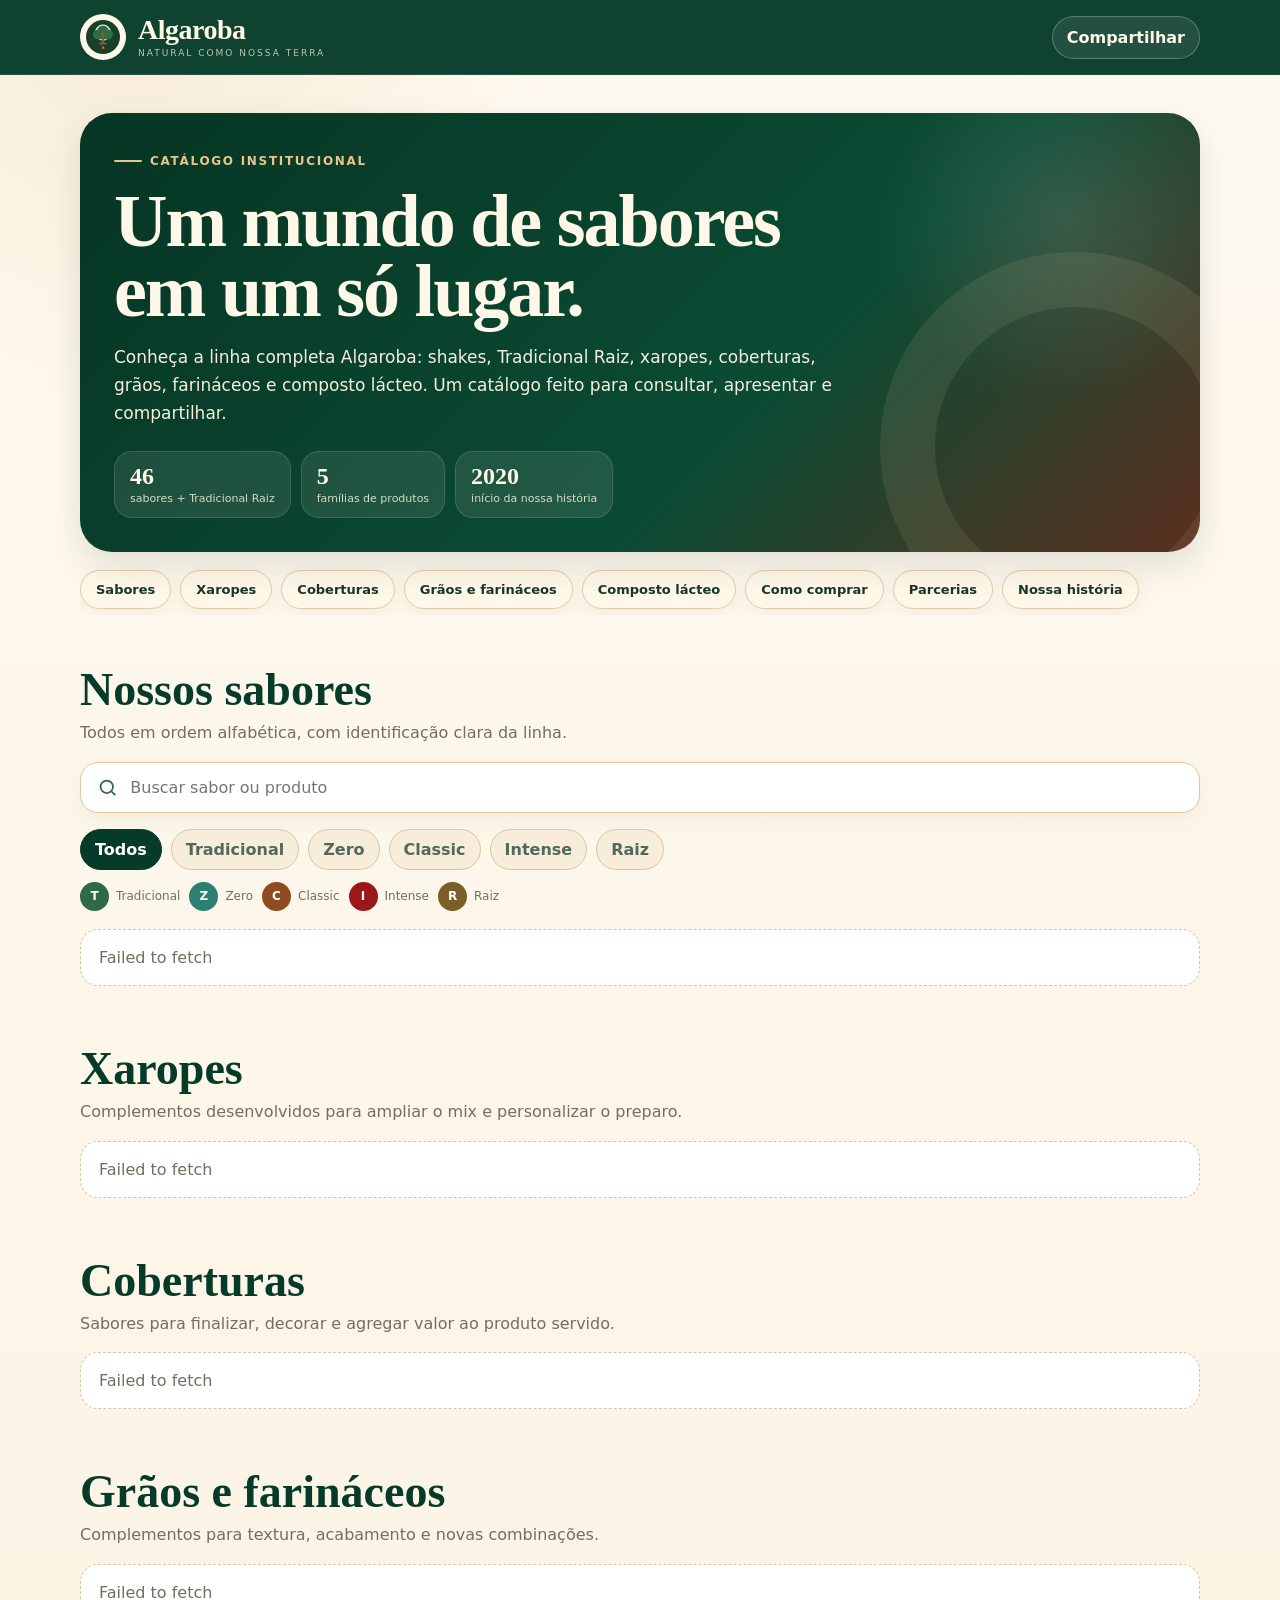
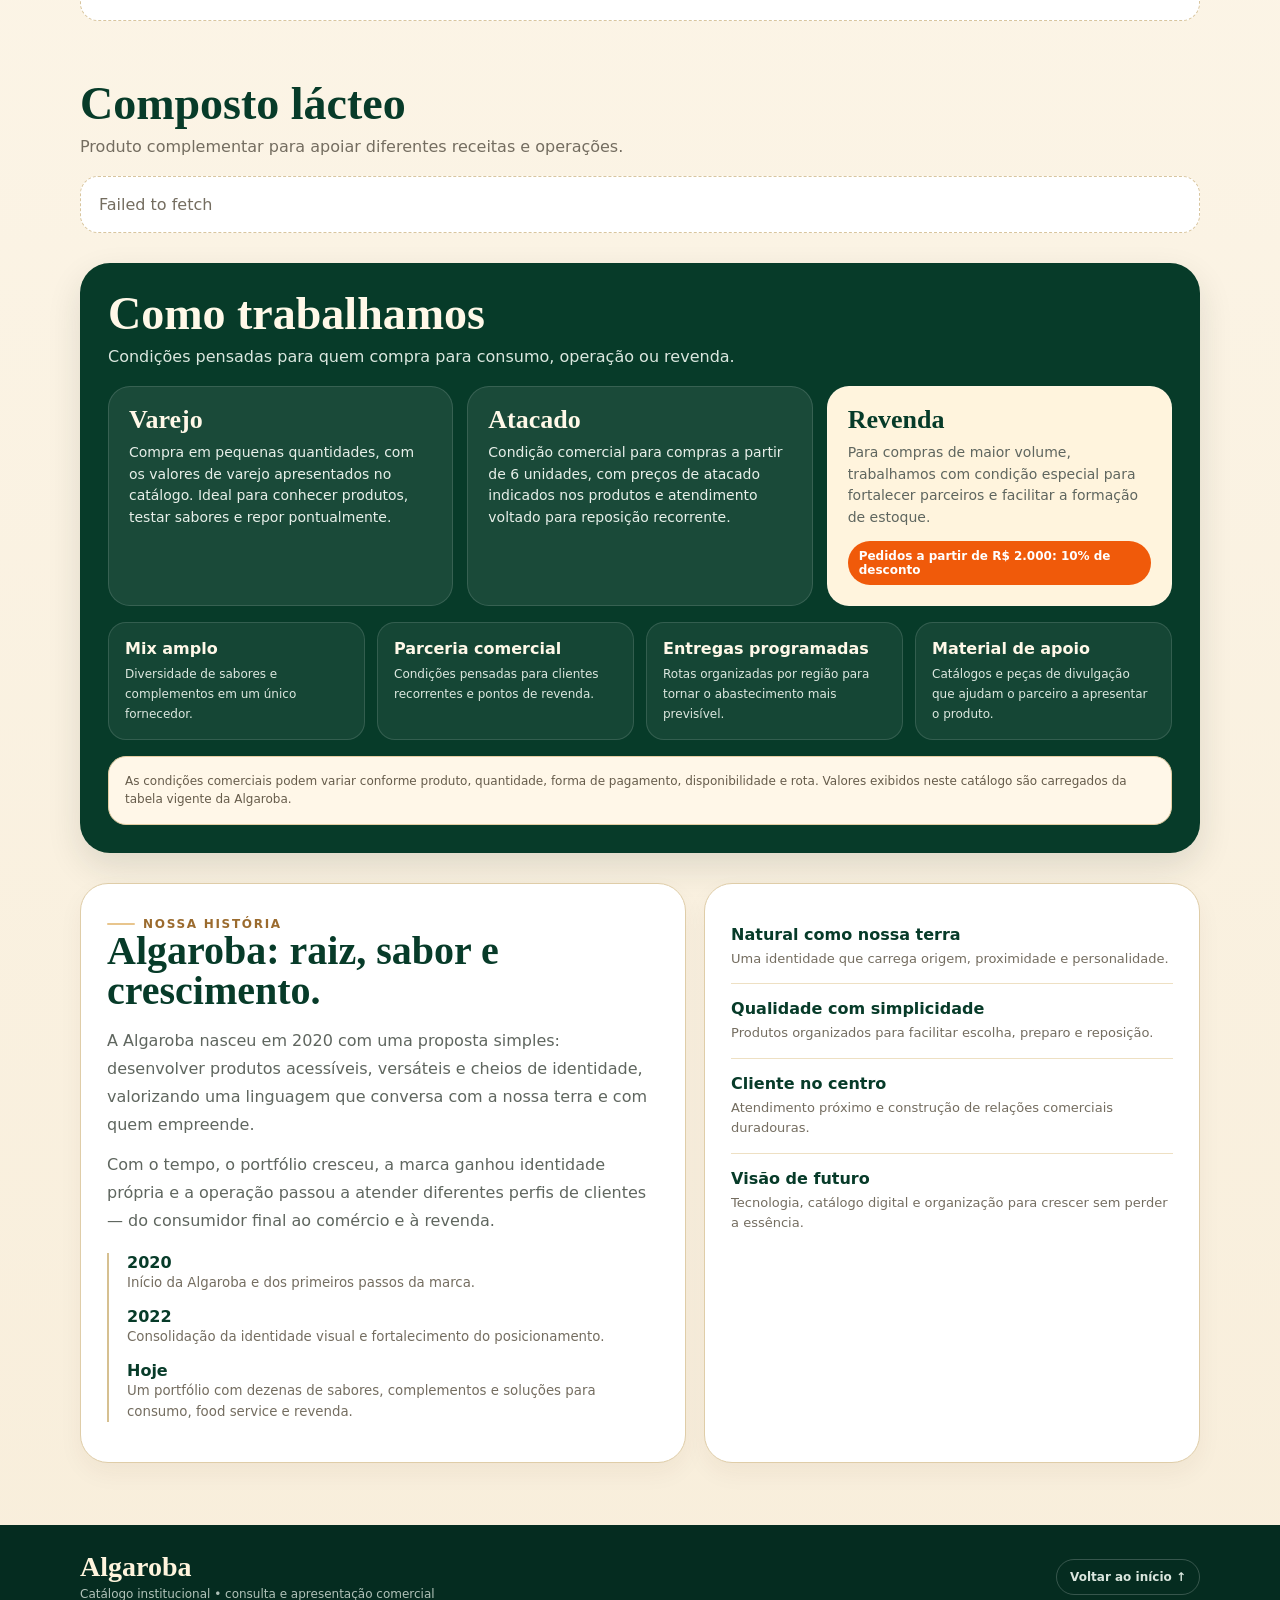
==== catalogo/index.html @ 1f7c8265 "Cria catálogo institucional público da Algaroba" ====
<!doctype html>
<html lang="pt-BR">
<head>
  <meta charset="utf-8">
  <meta name="viewport" content="width=device-width,initial-scale=1,viewport-fit=cover">
  <meta name="theme-color" content="#073B29">
  <meta name="description" content="Catálogo institucional Algaroba — sabores, linhas, xaropes, coberturas, grãos, farináceos e condições comerciais.">
  <link rel="icon" href="../algaroba-icon.svg" type="image/svg+xml">
  <title>Catálogo Algaroba</title>
  <style>
    :root{
      --green:#073B29;--green2:#0B432F;--green3:#2F6A47;
      --cream:#FFF8E8;--cream2:#FBF1DC;--beige:#EBD8B5;
      --brown:#5A2F1E;--orange:#F05A0A;--ink:#17372A;--muted:#746D60;
      --white:#fff;--shadow:0 14px 34px rgba(27,42,33,.12);
      --radius:24px;--radius-sm:16px;
    }
    *{box-sizing:border-box}
    html{scroll-behavior:smooth}
    body{margin:0;background:
      radial-gradient(circle at 10% 0%,rgba(235,216,181,.45),transparent 26rem),
      linear-gradient(180deg,#fffaf0 0%,#f8eedb 100%);
      color:var(--ink);font-family:Inter,ui-sans-serif,system-ui,-apple-system,"Segoe UI",sans-serif}
    a{color:inherit;text-decoration:none}
    button,input{font:inherit}
    img{max-width:100%;display:block}
    .wrap{width:min(1120px,calc(100% - 28px));margin:auto}
    .topbar{position:sticky;top:0;z-index:50;background:rgba(7,59,41,.96);backdrop-filter:blur(14px);
      color:var(--cream);border-bottom:1px solid rgba(255,255,255,.09)}
    .topbar .wrap{height:74px;display:flex;align-items:center;justify-content:space-between;gap:14px}
    .brand{display:flex;align-items:center;gap:12px;min-width:0}
    .brand img{width:46px;height:46px;border-radius:50%;background:var(--cream);padding:6px}
    .brand strong{font:700 28px/1 Georgia,serif;display:block;letter-spacing:-.5px}
    .brand small{font-size:9px;letter-spacing:2px;opacity:.72;display:block;margin-top:4px;white-space:nowrap}
    .share{border:1px solid rgba(255,255,255,.25);color:var(--cream);background:rgba(255,255,255,.08);
      border-radius:999px;padding:11px 14px;font-weight:800;cursor:pointer}
    .hero{padding:38px 0 22px}
    .hero-card{position:relative;overflow:hidden;background:
      radial-gradient(circle at 88% 24%,rgba(255,255,255,.12),transparent 12rem),
      linear-gradient(135deg,#063524,#0b4b34 62%,#5a2f1e);
      color:var(--cream);border-radius:32px;box-shadow:var(--shadow);padding:34px;min-height:320px}
    .hero-card:after{content:"";position:absolute;right:-70px;bottom:-90px;width:280px;height:280px;
      border-radius:50%;border:55px solid rgba(235,216,181,.09)}
    .eyebrow{display:inline-flex;align-items:center;gap:8px;font-size:12px;font-weight:900;letter-spacing:1.7px;color:#e8c58d}
    .eyebrow:before{content:"";width:28px;height:2px;background:#e8c58d;border-radius:2px}
    .hero h1{font:700 clamp(42px,8vw,74px)/.95 Georgia,serif;letter-spacing:-2px;margin:18px 0 16px;max-width:760px}
    .hero p{max-width:720px;font-size:17px;line-height:1.65;margin:0;color:#f7eedf}
    .hero-stats{display:flex;gap:10px;flex-wrap:wrap;margin-top:24px}
    .stat{background:rgba(255,255,255,.09);border:1px solid rgba(255,255,255,.13);border-radius:18px;padding:12px 15px}
    .stat b{display:block;font:700 24px/1 Georgia,serif}
    .stat span{display:block;font-size:11px;margin-top:4px;opacity:.82}
    .quicknav{display:flex;gap:9px;overflow-x:auto;padding:18px 0 6px;scrollbar-width:none}
    .quicknav::-webkit-scrollbar{display:none}
    .quicknav a{flex:0 0 auto;background:var(--cream);border:1px solid #dfcda8;border-radius:999px;padding:11px 15px;
      font-size:13px;font-weight:800;box-shadow:0 5px 16px rgba(70,48,23,.06)}
    .quicknav a:hover{background:#fff}
    .section{padding:30px 0}
    .section-head{display:flex;justify-content:space-between;align-items:end;gap:16px;margin-bottom:16px}
    .section-head h2{font:700 clamp(30px,5vw,46px)/1 Georgia,serif;margin:0;color:var(--green)}
    .section-head p{margin:8px 0 0;color:var(--muted);line-height:1.55}
    .searchbox{display:flex;align-items:center;gap:10px;background:#fff;border:1px solid #ddc89e;border-radius:18px;padding:14px 16px;
      box-shadow:0 8px 22px rgba(74,55,28,.06);margin-bottom:14px}
    .searchbox svg{width:22px;fill:none;stroke:var(--green3);stroke-width:2}
    .searchbox input{width:100%;border:0;outline:none;background:transparent;color:var(--ink);font-size:16px}
    .filters{display:flex;gap:9px;overflow:auto;padding:2px 0 12px;scrollbar-width:none}
    .filters::-webkit-scrollbar{display:none}
    .filters button{flex:0 0 auto;border:1px solid #d9c69f;background:#f7edda;color:#53685c;border-radius:999px;padding:10px 14px;font-weight:800;cursor:pointer}
    .filters button.active{background:var(--green);border-color:var(--green);color:#fff}
    .legend{display:flex;gap:9px;flex-wrap:wrap;margin:0 0 18px}
    .legend span{display:flex;align-items:center;gap:7px;font-size:12px;color:var(--muted)}
    .badge{display:inline-grid;place-items:center;width:29px;height:29px;border-radius:50%;color:#fff;font-weight:900;font-size:12px;flex:none}
    .tradicional{background:#2f6a47}.zero{background:#2d7f72}.classic{background:#8f4b22}.intense{background:#9c1717}.raiz{background:#7b5f28}
    .product-grid{display:grid;grid-template-columns:repeat(2,minmax(0,1fr));gap:12px}
    .card{display:grid;grid-template-columns:78px 1fr auto;gap:13px;align-items:center;background:rgba(255,255,255,.84);
      border:1px solid #ddc89e;border-radius:20px;padding:12px;box-shadow:0 8px 20px rgba(74,55,28,.05)}
    .thumb{height:78px;border-radius:16px;position:relative;overflow:hidden;background:linear-gradient(150deg,#f4e5c5,#d5a66d)}
    .thumb:before{content:"";position:absolute;left:50%;bottom:10px;translate:-50% 0;width:34px;height:45px;border-radius:8px 8px 13px 13px;
      background:linear-gradient(180deg,#fff8e8,#d59c70 70%,#6d3a24);box-shadow:inset 0 0 0 1px rgba(90,47,30,.15)}
    .thumb:after{content:"";position:absolute;width:34px;height:8px;border-radius:50%;left:50%;bottom:51px;translate:-50% 0;background:#f3e4cb;
      box-shadow:0 -8px 0 -2px rgba(255,255,255,.8)}
    .thumb.intense-bg{background:linear-gradient(150deg,#f7d4d0,#8b281f)}
    .thumb.classic-bg{background:linear-gradient(150deg,#ffe3a1,#d7762d)}
    .thumb.tradicional-bg{background:linear-gradient(150deg,#d9ebc8,#528563)}
    .thumb.zero-bg{background:linear-gradient(150deg,#d3eee9,#4b9489)}
    .thumb.raiz-bg{background:linear-gradient(150deg,#ead7a7,#8c6c2e)}
    .card strong{display:block;font:700 20px/1.15 Georgia,serif;color:var(--green);margin-bottom:5px}
    .card small{display:block;color:var(--muted);font-size:12px;margin-bottom:6px}
    .price{font-size:12px;font-weight:850;color:var(--green3);line-height:1.45}
    .empty,.loading{grid-column:1/-1;background:#fff;border:1px dashed #d8c59e;border-radius:18px;padding:18px;color:var(--muted)}
    .subgrid{display:grid;grid-template-columns:repeat(3,minmax(0,1fr));gap:14px}
    .simple-card{background:#fff;border:1px solid #dfcda8;border-radius:22px;padding:18px;box-shadow:0 9px 24px rgba(70,48,23,.05)}
    .simple-card .icon{width:48px;height:48px;border-radius:15px;background:#e9f0e8;display:grid;place-items:center;color:var(--green);font-size:22px;margin-bottom:12px}
    .simple-card h3{font:700 24px/1.1 Georgia,serif;color:var(--green);margin:0 0 8px}
    .simple-card p{margin:0;color:var(--muted);line-height:1.55;font-size:14px}
    .simple-card .product-price{margin-top:10px;font-size:13px;font-weight:900;color:var(--green3)}
    .commercial{background:var(--green);color:var(--cream);border-radius:30px;padding:28px;box-shadow:var(--shadow)}
    .commercial h2{color:var(--cream)}
    .commercial .section-head p{color:#dbe7df}
    .model-grid{display:grid;grid-template-columns:repeat(3,minmax(0,1fr));gap:14px}
    .model{background:rgba(255,255,255,.08);border:1px solid rgba(255,255,255,.13);border-radius:22px;padding:20px}
    .model b{font:700 26px/1 Georgia,serif;display:block;margin-bottom:9px}
    .model p{margin:0;color:#e7efe9;line-height:1.55;font-size:14px}
    .model.featured{background:#fff4dd;color:var(--green)}
    .model.featured p{color:#5f665f}
    .discount{display:inline-block;margin-top:12px;background:var(--orange);color:#fff;font-weight:900;border-radius:999px;padding:8px 11px;font-size:12px}
    .benefits{display:grid;grid-template-columns:repeat(4,minmax(0,1fr));gap:12px;margin-top:16px}
    .benefit{border:1px solid rgba(255,255,255,.13);border-radius:18px;padding:16px;background:rgba(255,255,255,.06)}
    .benefit strong{display:block;margin-bottom:5px}
    .benefit span{font-size:12px;color:#dce7df;line-height:1.5}
    .story{display:grid;grid-template-columns:1.1fr .9fr;gap:18px;align-items:stretch}
    .story-copy,.story-values{background:#fff;border:1px solid #dfcda8;border-radius:28px;padding:26px;box-shadow:0 10px 25px rgba(70,48,23,.05)}
    .story-copy h2{font:700 40px/1 Georgia,serif;color:var(--green);margin:0 0 16px}
    .story-copy p{color:#5f665f;line-height:1.75;margin:0 0 12px}
    .timeline{border-left:2px solid #d6c091;padding-left:18px;margin-top:18px}
    .timeline div{margin:0 0 14px}
    .timeline b{color:var(--green);display:block}
    .timeline small{color:var(--muted);line-height:1.5}
    .value{padding:15px 0;border-bottom:1px solid #eee0c3}
    .value:last-child{border-bottom:0}
    .value b{display:block;color:var(--green);margin-bottom:4px}
    .value span{color:var(--muted);font-size:13px;line-height:1.5}
    .notice{background:#fff7e8;border:1px solid #e4cda3;border-radius:18px;padding:15px 16px;margin-top:16px;color:#665c4b;font-size:12px;line-height:1.55}
    footer{margin-top:32px;background:#052c20;color:#dbe7df;padding:28px 0 calc(28px + env(safe-area-inset-bottom))}
    footer .wrap{display:flex;justify-content:space-between;gap:20px;align-items:center}
    footer strong{font:700 28px/1 Georgia,serif;color:#fff4dd}
    footer p{font-size:12px;margin:6px 0 0;opacity:.8}
    footer a{font-size:12px;font-weight:800;border:1px solid rgba(255,255,255,.2);border-radius:999px;padding:10px 13px}
    @media(max-width:820px){
      .product-grid,.subgrid,.model-grid,.benefits,.story{grid-template-columns:1fr}
      .hero-card{padding:26px;min-height:auto}
      .card{grid-template-columns:66px 1fr auto}.thumb{height:66px}
      .topbar .wrap{height:68px}.brand strong{font-size:24px}.brand small{letter-spacing:1.4px}
      .share{font-size:12px;padding:9px 11px}
      .section{padding:23px 0}.commercial{padding:22px}
      footer .wrap{align-items:flex-start;flex-direction:column}
    }
    @media(max-width:460px){
      .wrap{width:min(100% - 20px,1120px)}
      .hero{padding-top:18px}.hero-card{border-radius:24px}
      .hero h1{font-size:44px}.hero p{font-size:15px}
      .card strong{font-size:18px}
      .card{padding:10px;gap:10px}
      .badge{width:27px;height:27px}
    }
  </style>
</head>
<body>
  <header class="topbar">
    <div class="wrap">
      <a class="brand" href="#inicio" aria-label="Catálogo Algaroba">
        <img src="../algaroba-icon.svg" alt="">
        <span><strong>Algaroba</strong><small>NATURAL COMO NOSSA TERRA</small></span>
      </a>
      <button class="share" id="shareBtn" type="button">Compartilhar</button>
    </div>
  </header>

  <main id="inicio">
    <div class="wrap">
      <section class="hero">
        <div class="hero-card">
          <span class="eyebrow">CATÁLOGO INSTITUCIONAL</span>
          <h1>Um mundo de sabores em um só lugar.</h1>
          <p>Conheça a linha completa Algaroba: shakes, Tradicional Raiz, xaropes, coberturas, grãos, farináceos e composto lácteo. Um catálogo feito para consultar, apresentar e compartilhar.</p>
          <div class="hero-stats">
            <div class="stat"><b>46</b><span>sabores + Tradicional Raiz</span></div>
            <div class="stat"><b>5</b><span>famílias de produtos</span></div>
            <div class="stat"><b>2020</b><span>início da nossa história</span></div>
          </div>
        </div>
        <nav class="quicknav" aria-label="Atalhos">
          <a href="#sabores">Sabores</a><a href="#xaropes">Xaropes</a><a href="#coberturas">Coberturas</a>
          <a href="#graos">Grãos e farináceos</a><a href="#lacteo">Composto lácteo</a>
          <a href="#como-comprar">Como comprar</a><a href="#parcerias">Parcerias</a><a href="#historia">Nossa história</a>
        </nav>
      </section>

      <section class="section" id="sabores">
        <div class="section-head">
          <div><h2>Nossos sabores</h2><p>Todos em ordem alfabética, com identificação clara da linha.</p></div>
        </div>
        <label class="searchbox">
          <svg viewBox="0 0 24 24" aria-hidden="true"><circle cx="11" cy="11" r="7"/><path d="m16.5 16.5 4 4"/></svg>
          <input id="search" type="search" placeholder="Buscar sabor ou produto" autocomplete="off">
        </label>
        <div class="filters" id="filters">
          <button class="active" data-line="all">Todos</button>
          <button data-line="Tradicional">Tradicional</button>
          <button data-line="Zero">Zero</button>
          <button data-line="Classic">Classic</button>
          <button data-line="Intense">Intense</button>
          <button data-line="Raiz">Raiz</button>
        </div>
        <div class="legend">
          <span><b class="badge tradicional">T</b>Tradicional</span>
          <span><b class="badge zero">Z</b>Zero</span>
          <span><b class="badge classic">C</b>Classic</span>
          <span><b class="badge intense">I</b>Intense</span>
          <span><b class="badge raiz">R</b>Raiz</span>
        </div>
        <div class="product-grid" id="shakes"><div class="loading">Carregando sabores...</div></div>
      </section>

      <section class="section" id="xaropes">
        <div class="section-head"><div><h2>Xaropes</h2><p>Complementos desenvolvidos para ampliar o mix e personalizar o preparo.</p></div></div>
        <div class="subgrid" id="syrups"><div class="loading">Carregando produtos...</div></div>
      </section>

      <section class="section" id="coberturas">
        <div class="section-head"><div><h2>Coberturas</h2><p>Sabores para finalizar, decorar e agregar valor ao produto servido.</p></div></div>
        <div class="subgrid" id="covers"><div class="loading">Carregando produtos...</div></div>
      </section>

      <section class="section" id="graos">
        <div class="section-head"><div><h2>Grãos e farináceos</h2><p>Complementos para textura, acabamento e novas combinações.</p></div></div>
        <div class="subgrid" id="grains"><div class="loading">Carregando produtos...</div></div>
      </section>

      <section class="section" id="lacteo">
        <div class="section-head"><div><h2>Composto lácteo</h2><p>Produto complementar para apoiar diferentes receitas e operações.</p></div></div>
        <div class="subgrid" id="lacteos"><div class="loading">Carregando produto...</div></div>
      </section>

      <section class="section commercial" id="como-comprar">
        <div class="section-head"><div><h2>Como trabalhamos</h2><p>Condições pensadas para quem compra para consumo, operação ou revenda.</p></div></div>
        <div class="model-grid">
          <article class="model"><b>Varejo</b><p>Compra em pequenas quantidades, com os valores de varejo apresentados no catálogo. Ideal para conhecer produtos, testar sabores e repor pontualmente.</p></article>
          <article class="model"><b>Atacado</b><p>Condição comercial para compras a partir de 6 unidades, com preços de atacado indicados nos produtos e atendimento voltado para reposição recorrente.</p></article>
          <article class="model featured"><b>Revenda</b><p>Para compras de maior volume, trabalhamos com condição especial para fortalecer parceiros e facilitar a formação de estoque.</p><span class="discount">Pedidos a partir de R$ 2.000: 10% de desconto</span></article>
        </div>
        <div class="benefits" id="parcerias">
          <div class="benefit"><strong>Mix amplo</strong><span>Diversidade de sabores e complementos em um único fornecedor.</span></div>
          <div class="benefit"><strong>Parceria comercial</strong><span>Condições pensadas para clientes recorrentes e pontos de revenda.</span></div>
          <div class="benefit"><strong>Entregas programadas</strong><span>Rotas organizadas por região para tornar o abastecimento mais previsível.</span></div>
          <div class="benefit"><strong>Material de apoio</strong><span>Catálogos e peças de divulgação que ajudam o parceiro a apresentar o produto.</span></div>
        </div>
        <div class="notice">As condições comerciais podem variar conforme produto, quantidade, forma de pagamento, disponibilidade e rota. Valores exibidos neste catálogo são carregados da tabela vigente da Algaroba.</div>
      </section>

      <section class="section" id="historia">
        <div class="story">
          <article class="story-copy">
            <span class="eyebrow" style="color:#9b6b2e">NOSSA HISTÓRIA</span>
            <h2>Algaroba: raiz, sabor e crescimento.</h2>
            <p>A Algaroba nasceu em 2020 com uma proposta simples: desenvolver produtos acessíveis, versáteis e cheios de identidade, valorizando uma linguagem que conversa com a nossa terra e com quem empreende.</p>
            <p>Com o tempo, o portfólio cresceu, a marca ganhou identidade própria e a operação passou a atender diferentes perfis de clientes — do consumidor final ao comércio e à revenda.</p>
            <div class="timeline">
              <div><b>2020</b><small>Início da Algaroba e dos primeiros passos da marca.</small></div>
              <div><b>2022</b><small>Consolidação da identidade visual e fortalecimento do posicionamento.</small></div>
              <div><b>Hoje</b><small>Um portfólio com dezenas de sabores, complementos e soluções para consumo, food service e revenda.</small></div>
            </div>
          </article>
          <aside class="story-values">
            <div class="value"><b>Natural como nossa terra</b><span>Uma identidade que carrega origem, proximidade e personalidade.</span></div>
            <div class="value"><b>Qualidade com simplicidade</b><span>Produtos organizados para facilitar escolha, preparo e reposição.</span></div>
            <div class="value"><b>Cliente no centro</b><span>Atendimento próximo e construção de relações comerciais duradouras.</span></div>
            <div class="value"><b>Visão de futuro</b><span>Tecnologia, catálogo digital e organização para crescer sem perder a essência.</span></div>
          </aside>
        </div>
      </section>
    </div>
  </main>

  <footer>
    <div class="wrap">
      <div><strong>Algaroba</strong><p>Catálogo institucional • consulta e apresentação comercial</p></div>
      <a href="#inicio">Voltar ao início ↑</a>
    </div>
  </footer>

  <script>
    const SUPABASE_URL="https://zqyehddgyiqtbynnoecz.supabase.co";
    const PUBLISHABLE_KEY="sb_publishable_WERTeRIu5m88f89HfjSdWg_AlI91sb5";
    const $=s=>document.querySelector(s);
    const esc=v=>String(v??"").replace(/[&<>"']/g,c=>({"&":"&amp;","<":"&lt;",">":"&gt;",'"':"&quot;","'":"&#39;"}[c]));
    const brl=v=>Number(v||0).toLocaleString("pt-BR",{style:"currency",currency:"BRL"});
    const collator=new Intl.Collator("pt-BR",{sensitivity:"base"});
    let catalog=[],query="",line="all";

    const lineMap={
      Tradicional:{code:"T",cls:"tradicional",label:"Linha Tradicional"},
      Zero:{code:"Z",cls:"zero",label:"Linha Zero"},
      Classic:{code:"C",cls:"classic",label:"Linha Classic"},
      Intense:{code:"I",cls:"intense",label:"Linha Intense"},
      Raiz:{code:"R",cls:"raiz",label:"Linha Raiz"}
    };
    function norm(v){return String(v||"").normalize("NFD").replace(/[\u0300-\u036f]/g,"").toLowerCase()}
    function measure(p){
      const n=Number(p.peso_volume); if(!n)return"";
      if(p.unidade==="kg")return (n===1?"1 kg":(n*1000)+" g");
      if(p.unidade==="L")return (n===1?"1 L":n.toLocaleString("pt-BR")+" L");
      return n.toLocaleString("pt-BR")+" "+(p.unidade||"");
    }
    function priceText(group){
      const variants=[...group.variants].sort((a,b)=>Number(a.peso_volume)-Number(b.peso_volume));
      return variants.map(p=>`${measure(p)} • Atacado ${brl(p.preco_atacado)} • Varejo ${brl(p.preco_varejo)}`).join(" | ");
    }
    function shakeGroups(){
      const map=new Map();
      catalog.filter(p=>p.categoria==="Shakes").forEach(p=>{
        const key=(p.linha||"")+"|"+(p.sabor||p.produto);
        if(!map.has(key))map.set(key,{line:p.linha,name:p.sabor||p.produto,variants:[]});
        map.get(key).variants.push(p);
      });
      return [...map.values()].sort((a,b)=>collator.compare(a.name,b.name));
    }
    function renderShakes(){
      const groups=shakeGroups().filter(g=>{
        const matchesLine=line==="all"||g.line===line;
        const matchesSearch=!query||norm(g.name+" "+g.line).includes(norm(query));
        return matchesLine&&matchesSearch;
      });
      $("#shakes").innerHTML=groups.map(g=>{
        const info=lineMap[g.line]||{code:"•",cls:"classic",label:g.line||""};
        return `<article class="card">
          <span class="thumb ${info.cls}-bg" aria-hidden="true"></span>
          <div><strong>${esc(g.name)}</strong><small>${esc(info.label)}</small><div class="price">${esc(priceText(g))}</div></div>
          <b class="badge ${info.cls}" title="${esc(info.label)}">${info.code}</b>
        </article>`;
      }).join("")||'<div class="empty">Nenhum sabor encontrado.</div>';
    }
    function simpleProducts(items,target,icon){
      $(target).innerHTML=items.sort((a,b)=>collator.compare(a.sabor||a.produto,b.sabor||b.produto)).map(p=>`
        <article class="simple-card">
          <div class="icon" aria-hidden="true">${icon}</div>
          <h3>${esc(p.sabor||p.produto)}</h3>
          <p>${esc(p.produto)} • ${esc(measure(p))}</p>
          <div class="product-price">Atacado ${brl(p.preco_atacado)} • Varejo ${brl(p.preco_varejo)}</div>
        </article>`).join("")||'<div class="empty">Nenhum produto cadastrado nesta seção.</div>';
    }
    function renderOther(){
      const allGraos=catalog.filter(p=>p.categoria==="Grãos e Farináceos");
      const lacteos=allGraos.filter(p=>norm(p.produto+" "+p.sabor).includes("lacteo"));
      const graos=allGraos.filter(p=>!norm(p.produto+" "+p.sabor).includes("lacteo"));
      simpleProducts(catalog.filter(p=>p.categoria==="Xaropes"),"#syrups","◌");
      simpleProducts(catalog.filter(p=>p.categoria==="Coberturas"),"#covers","⌁");
      simpleProducts(graos,"#grains","✦");
      simpleProducts(lacteos,"#lacteos","◉");
    }
    async function loadCatalog(){
      try{
        const r=await fetch(SUPABASE_URL+"/rest/v1/rpc/catalogo_publico",{
          method:"POST",headers:{"apikey":PUBLISHABLE_KEY,"Content-Type":"application/json"},body:"{}"
        });
        if(!r.ok)throw new Error("Não foi possível carregar o catálogo.");
        catalog=await r.json();
        renderShakes();renderOther();
      }catch(e){
        ["#shakes","#syrups","#covers","#grains","#lacteos"].forEach(id=>$(id).innerHTML='<div class="empty">'+esc(e.message)+'</div>');
      }
    }
    $("#search").addEventListener("input",e=>{query=e.target.value.trim();renderShakes()});
    $("#filters").addEventListener("click",e=>{
      const b=e.target.closest("[data-line]");if(!b)return;
      line=b.dataset.line;
      $("#filters").querySelectorAll("button").forEach(x=>x.classList.toggle("active",x===b));
      renderShakes();
    });
    $("#shareBtn").addEventListener("click",async()=>{
      const data={title:"Catálogo Algaroba",text:"Conheça o catálogo Algaroba",url:location.href};
      try{
        if(navigator.share)await navigator.share(data);
        else{await navigator.clipboard.writeText(location.href);$("#shareBtn").textContent="Link copiado";setTimeout(()=>$("#shareBtn").textContent="Compartilhar",1800)}
      }catch(_){}
    });
    loadCatalog();
  </script>
</body>
</html>
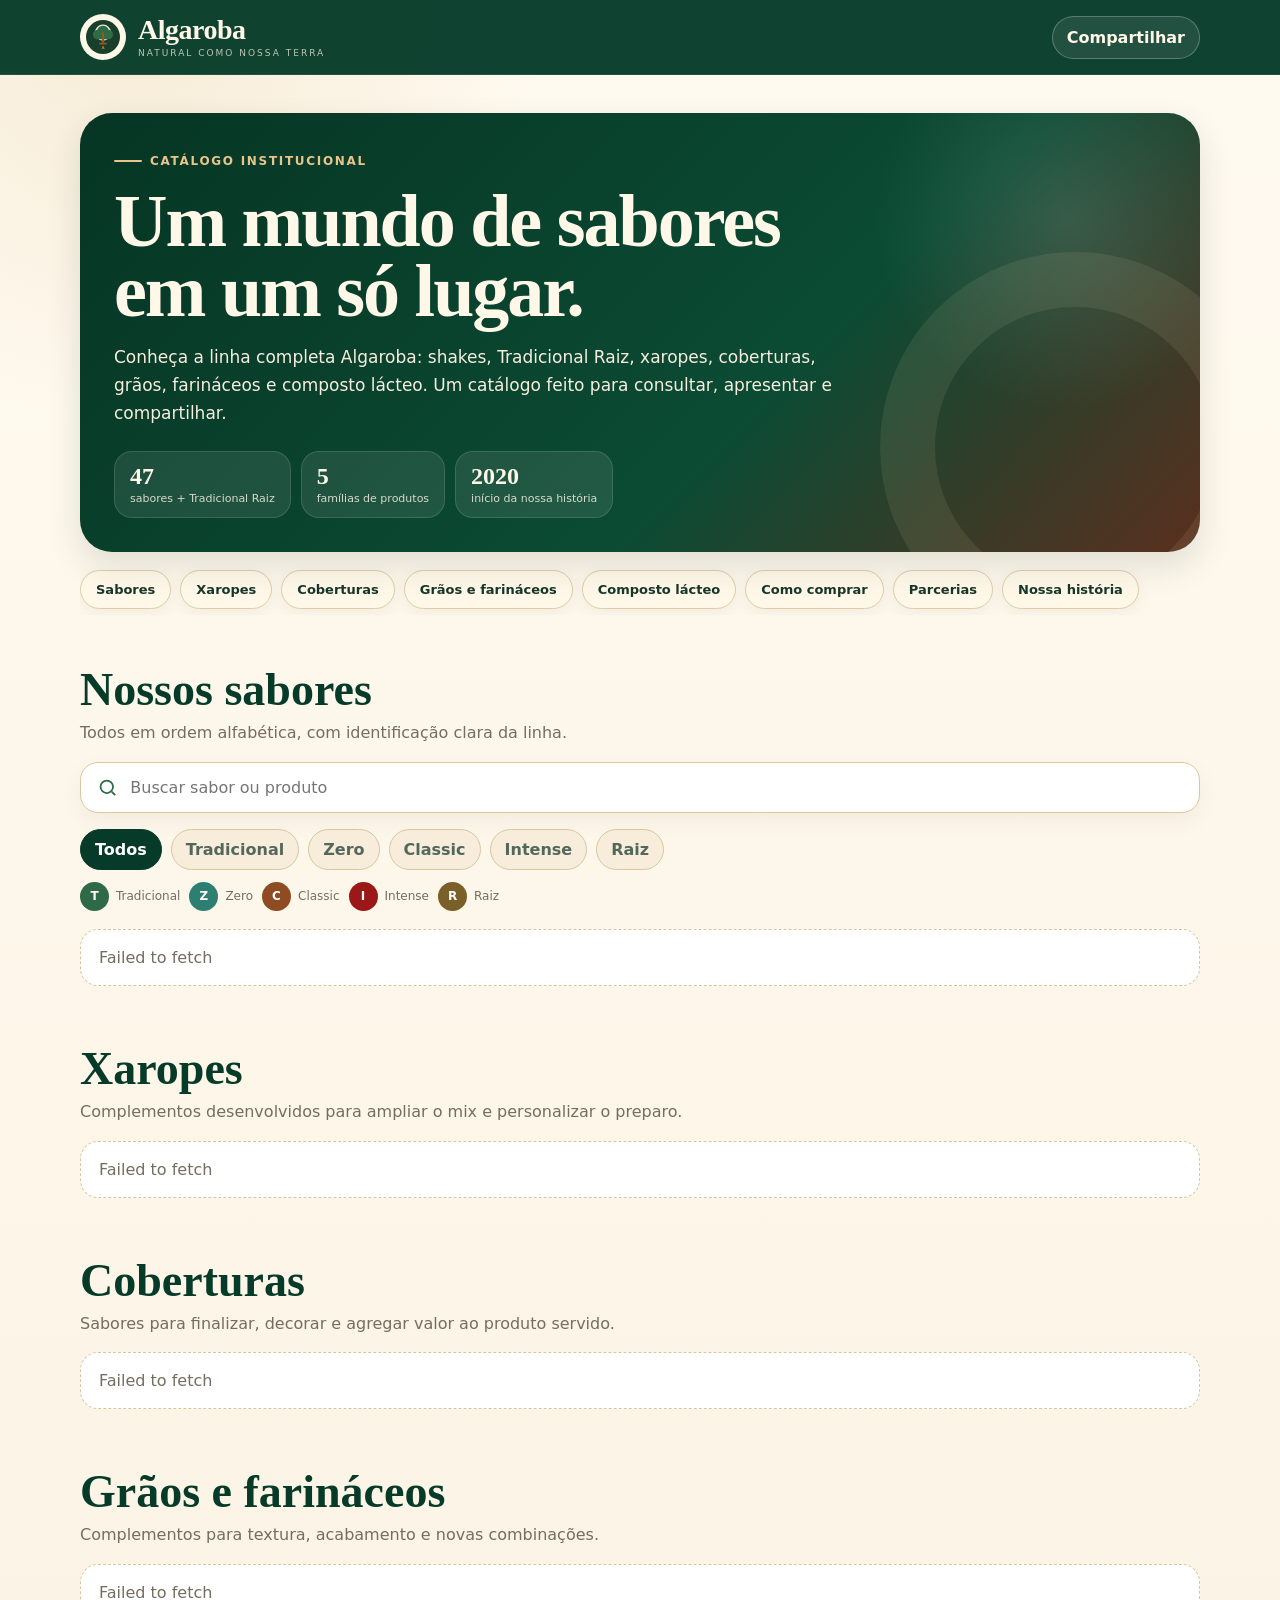
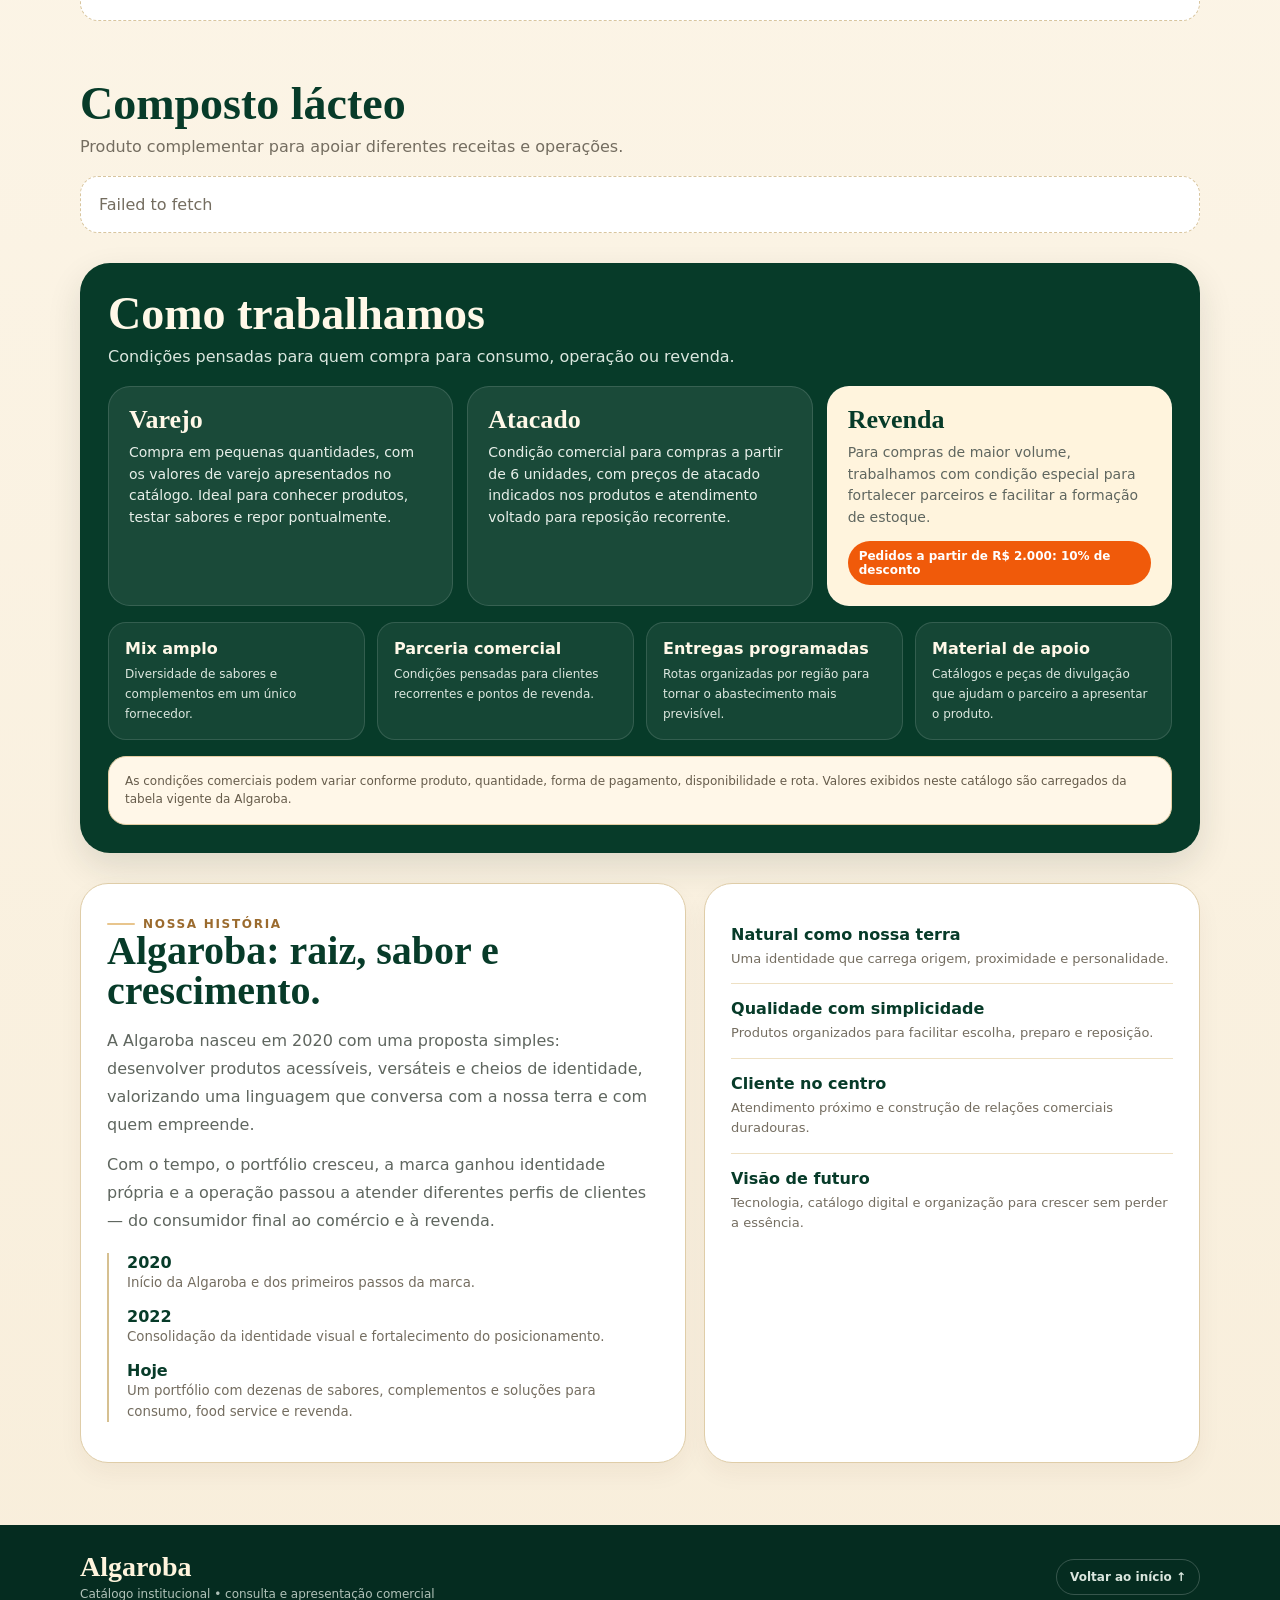
==== commit d3ae0f83: "Corrige contagem para 47 sabores mais Tradicional Raiz" ====
--- a/catalogo/index.html
+++ b/catalogo/index.html
@@ -163,7 +163,7 @@
           <h1>Um mundo de sabores em um só lugar.</h1>
           <p>Conheça a linha completa Algaroba: shakes, Tradicional Raiz, xaropes, coberturas, grãos, farináceos e composto lácteo. Um catálogo feito para consultar, apresentar e compartilhar.</p>
           <div class="hero-stats">
-            <div class="stat"><b>46</b><span>sabores + Tradicional Raiz</span></div>
+            <div class="stat"><b>47</b><span>sabores + Tradicional Raiz</span></div>
             <div class="stat"><b>5</b><span>famílias de produtos</span></div>
             <div class="stat"><b>2020</b><span>início da nossa história</span></div>
           </div>
